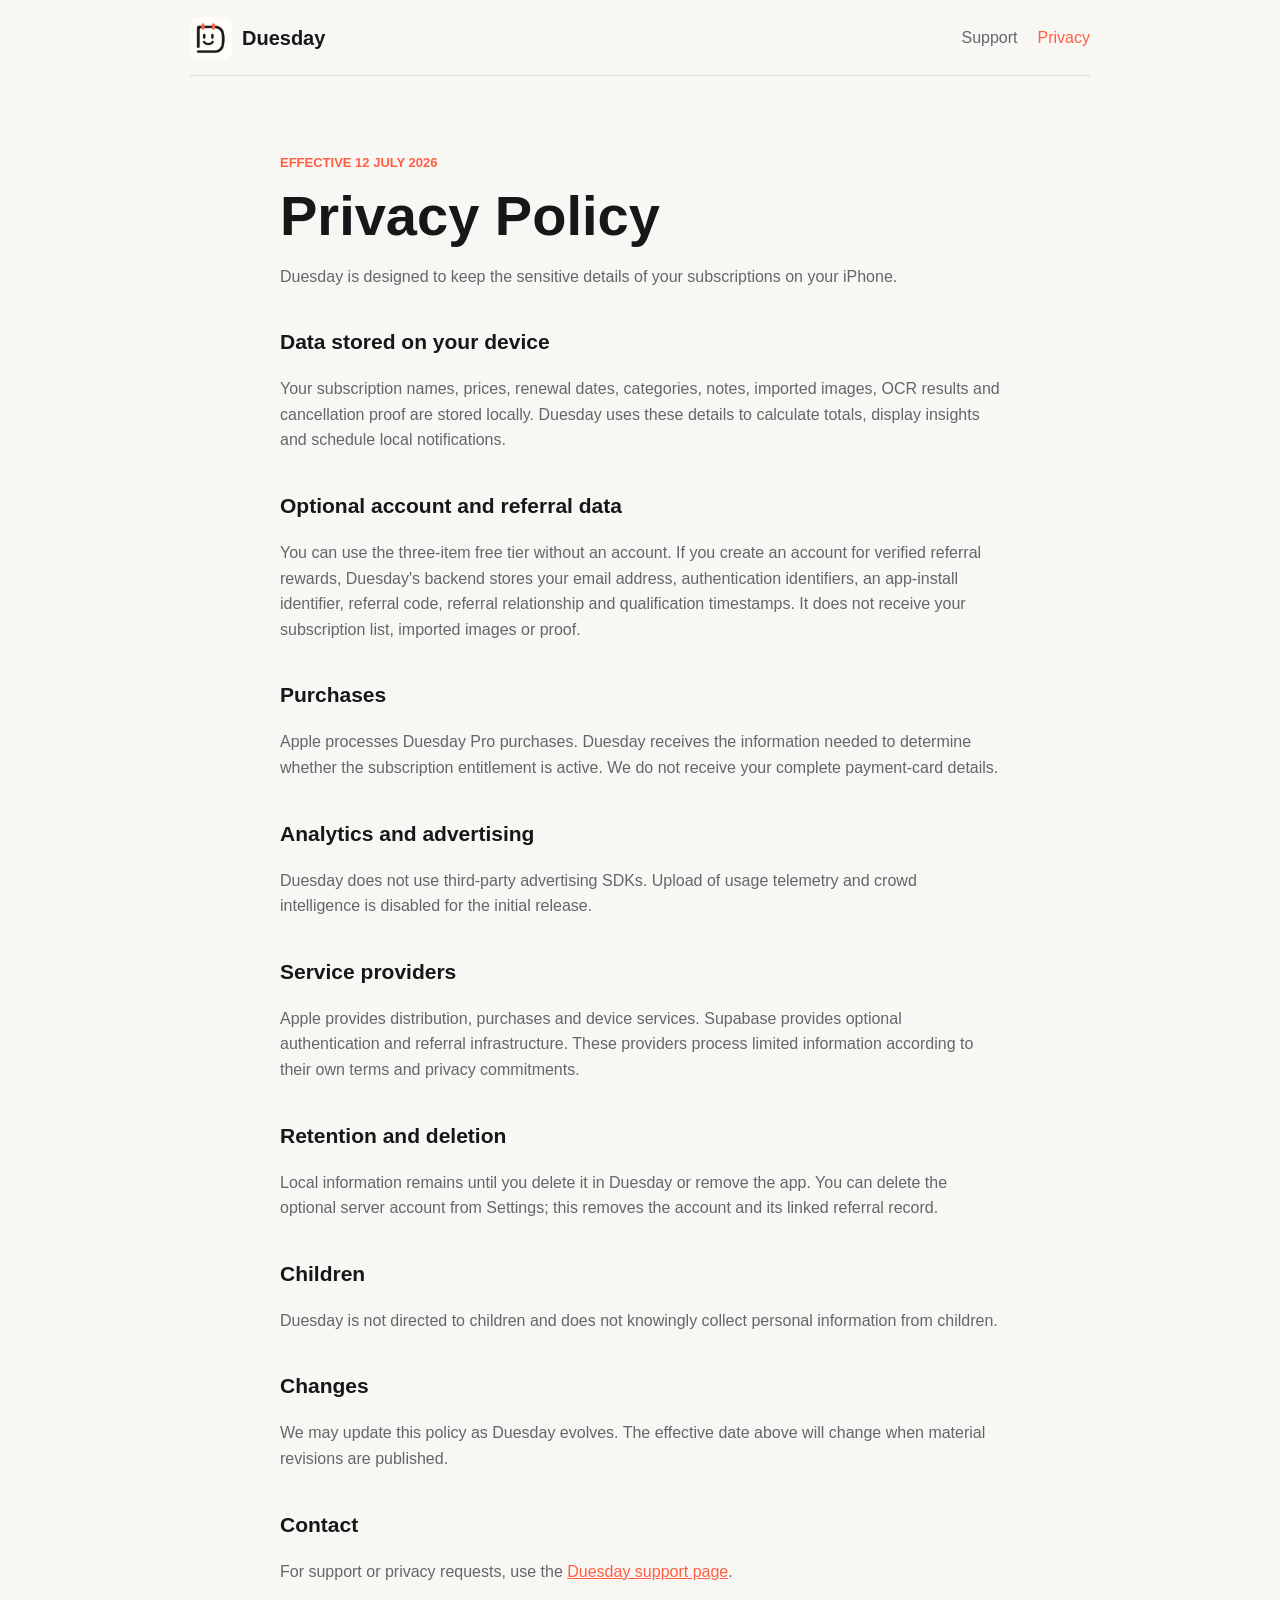
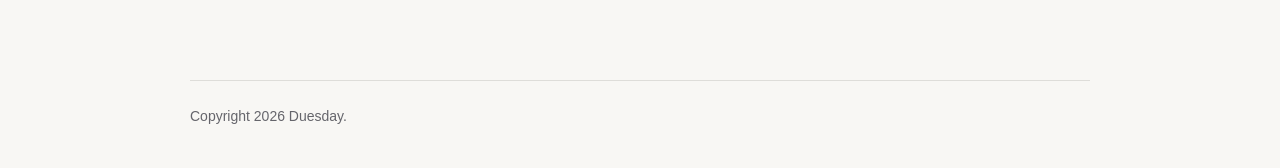
==== privacy.html @ e83cfede "Publish Duesday support and privacy pages" ====
<!doctype html>
<html lang="en">
<head>
  <meta charset="utf-8">
  <meta name="viewport" content="width=device-width, initial-scale=1">
  <meta name="description" content="Privacy policy for Duesday Subscription Tracker.">
  <title>Privacy Policy - Duesday</title>
  <link rel="stylesheet" href="styles.css">
</head>
<body>
  <header>
    <a class="brand" href="index.html"><img src="duesday-icon.png" alt=""><span>Duesday</span></a>
    <nav aria-label="Support navigation"><a href="support.html">Support</a><a aria-current="page" href="privacy.html">Privacy</a></nav>
  </header>
  <main class="document">
    <p class="eyebrow">Effective 12 July 2026</p>
    <h1>Privacy Policy</h1>
    <p>Duesday is designed to keep the sensitive details of your subscriptions on your iPhone.</p>
    <h2>Data stored on your device</h2>
    <p>Your subscription names, prices, renewal dates, categories, notes, imported images, OCR results and cancellation proof are stored locally. Duesday uses these details to calculate totals, display insights and schedule local notifications.</p>
    <h2>Optional account and referral data</h2>
    <p>You can use the three-item free tier without an account. If you create an account for verified referral rewards, Duesday's backend stores your email address, authentication identifiers, an app-install identifier, referral code, referral relationship and qualification timestamps. It does not receive your subscription list, imported images or proof.</p>
    <h2>Purchases</h2>
    <p>Apple processes Duesday Pro purchases. Duesday receives the information needed to determine whether the subscription entitlement is active. We do not receive your complete payment-card details.</p>
    <h2>Analytics and advertising</h2>
    <p>Duesday does not use third-party advertising SDKs. Upload of usage telemetry and crowd intelligence is disabled for the initial release.</p>
    <h2>Service providers</h2>
    <p>Apple provides distribution, purchases and device services. Supabase provides optional authentication and referral infrastructure. These providers process limited information according to their own terms and privacy commitments.</p>
    <h2>Retention and deletion</h2>
    <p>Local information remains until you delete it in Duesday or remove the app. You can delete the optional server account from Settings; this removes the account and its linked referral record.</p>
    <h2>Children</h2>
    <p>Duesday is not directed to children and does not knowingly collect personal information from children.</p>
    <h2>Changes</h2>
    <p>We may update this policy as Duesday evolves. The effective date above will change when material revisions are published.</p>
    <h2>Contact</h2>
    <p>For support or privacy requests, use the <a href="support.html">Duesday support page</a>.</p>
  </main>
  <footer>Copyright 2026 Duesday.</footer>
</body>
</html>
---- styles.css ----
:root {
  color-scheme: light dark;
  --bg: #f8f7f4;
  --surface: #ffffff;
  --text: #171719;
  --muted: #65656b;
  --line: #deddd9;
  --accent: #ff5f42;
}
@media (prefers-color-scheme: dark) {
  :root { --bg: #0c0d10; --surface: #17181c; --text: #f7f5f1; --muted: #aaa8a3; --line: #34353a; }
}
* { box-sizing: border-box; }
body { margin: 0; background: var(--bg); color: var(--text); font: 16px/1.6 -apple-system, BlinkMacSystemFont, "Segoe UI", sans-serif; }
header, main, footer { width: min(900px, calc(100% - 40px)); margin-inline: auto; }
header { min-height: 76px; display: flex; align-items: center; justify-content: space-between; gap: 24px; border-bottom: 1px solid var(--line); }
.brand { display: flex; align-items: center; gap: 10px; color: var(--text); text-decoration: none; font-size: 20px; font-weight: 750; }
.brand img { width: 42px; height: 42px; border-radius: 8px; }
nav { display: flex; gap: 20px; }
nav a { color: var(--muted); text-decoration: none; }
nav a:hover, nav a[aria-current="page"] { color: var(--accent); }
.intro { padding: 84px 0 50px; max-width: 700px; }
.eyebrow { color: var(--accent); font-size: 13px; font-weight: 750; text-transform: uppercase; }
h1 { margin: 8px 0 18px; font-size: clamp(38px, 8vw, 68px); line-height: 1.05; letter-spacing: 0; }
h2 { margin-top: 36px; font-size: 21px; letter-spacing: 0; }
p { color: var(--muted); }
.intro > p:last-child { font-size: 20px; }
.links { display: grid; grid-template-columns: repeat(2, minmax(0, 1fr)); gap: 14px; padding-bottom: 76px; }
.links a { display: grid; gap: 5px; padding: 22px; border: 1px solid var(--line); border-radius: 8px; background: var(--surface); color: var(--text); text-decoration: none; }
.links span { color: var(--muted); }
.document { max-width: 720px; padding: 64px 0 80px; }
.document h1 { font-size: clamp(38px, 7vw, 56px); }
.document a { color: var(--accent); }
.button { display: inline-block; padding: 10px 15px; border: 1px solid var(--accent); border-radius: 6px; text-decoration: none; }
footer { border-top: 1px solid var(--line); padding: 24px 0 40px; color: var(--muted); font-size: 14px; }
@media (max-width: 600px) {
  header { align-items: flex-start; padding: 16px 0; }
  nav { gap: 12px; padding-top: 8px; }
  .intro { padding-top: 54px; }
  .links { grid-template-columns: 1fr; }
}
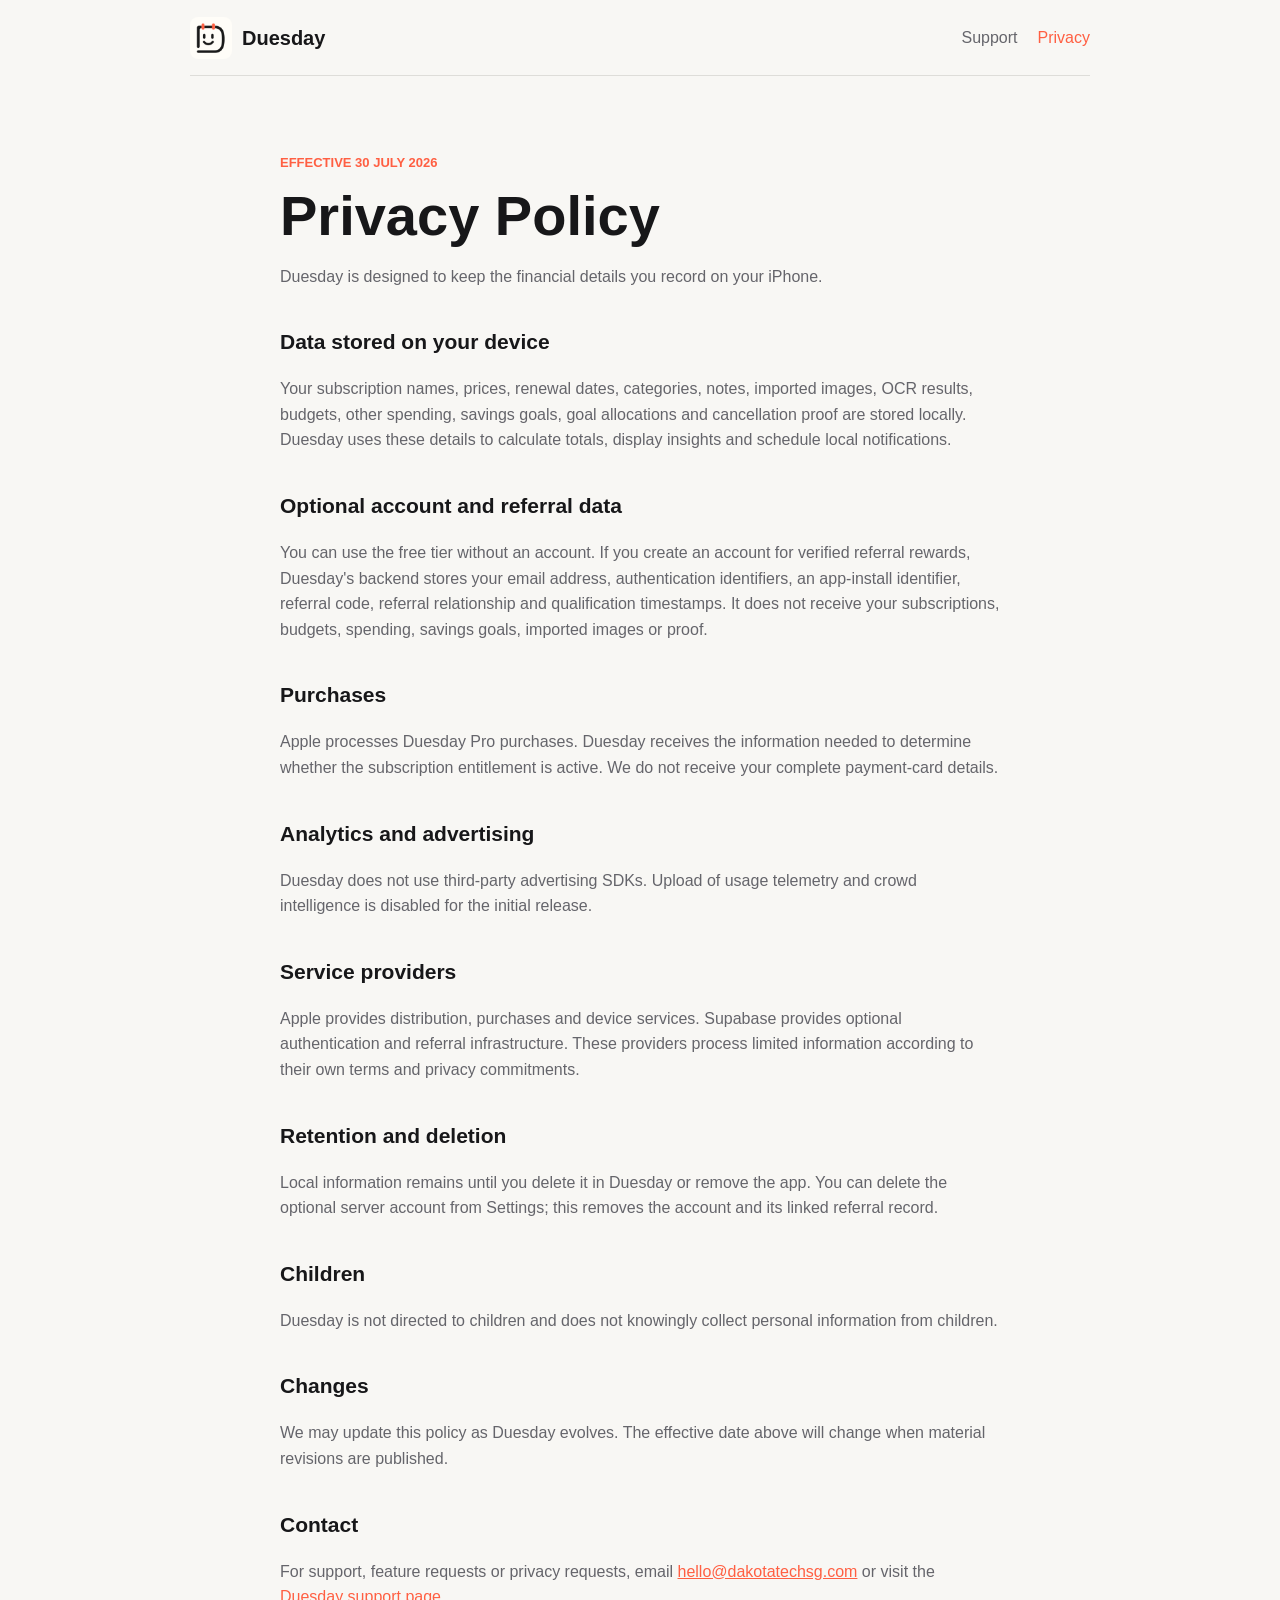
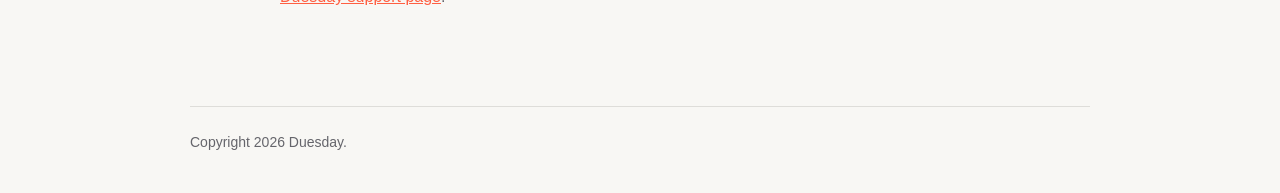
==== commit c8393360: "Expand privacy policy for budgets spending and goals" ====
--- a/privacy.html
+++ b/privacy.html
@@ -3,7 +3,7 @@
 <head>
   <meta charset="utf-8">
   <meta name="viewport" content="width=device-width, initial-scale=1">
-  <meta name="description" content="Privacy policy for Duesday Subscription Tracker.">
+  <meta name="description" content="Privacy policy for Duesday Budget Tracker.">
   <title>Privacy Policy - Duesday</title>
   <link rel="stylesheet" href="styles.css">
 </head>
@@ -13,13 +13,13 @@
     <nav aria-label="Support navigation"><a href="support.html">Support</a><a aria-current="page" href="privacy.html">Privacy</a></nav>
   </header>
   <main class="document">
-    <p class="eyebrow">Effective 12 July 2026</p>
+    <p class="eyebrow">Effective 30 July 2026</p>
     <h1>Privacy Policy</h1>
-    <p>Duesday is designed to keep the sensitive details of your subscriptions on your iPhone.</p>
+    <p>Duesday is designed to keep the financial details you record on your iPhone.</p>
     <h2>Data stored on your device</h2>
-    <p>Your subscription names, prices, renewal dates, categories, notes, imported images, OCR results and cancellation proof are stored locally. Duesday uses these details to calculate totals, display insights and schedule local notifications.</p>
+    <p>Your subscription names, prices, renewal dates, categories, notes, imported images, OCR results, budgets, other spending, savings goals, goal allocations and cancellation proof are stored locally. Duesday uses these details to calculate totals, display insights and schedule local notifications.</p>
     <h2>Optional account and referral data</h2>
-    <p>You can use the three-item free tier without an account. If you create an account for verified referral rewards, Duesday's backend stores your email address, authentication identifiers, an app-install identifier, referral code, referral relationship and qualification timestamps. It does not receive your subscription list, imported images or proof.</p>
+    <p>You can use the free tier without an account. If you create an account for verified referral rewards, Duesday's backend stores your email address, authentication identifiers, an app-install identifier, referral code, referral relationship and qualification timestamps. It does not receive your subscriptions, budgets, spending, savings goals, imported images or proof.</p>
     <h2>Purchases</h2>
     <p>Apple processes Duesday Pro purchases. Duesday receives the information needed to determine whether the subscription entitlement is active. We do not receive your complete payment-card details.</p>
     <h2>Analytics and advertising</h2>
@@ -33,7 +33,7 @@
     <h2>Changes</h2>
     <p>We may update this policy as Duesday evolves. The effective date above will change when material revisions are published.</p>
     <h2>Contact</h2>
-    <p>For support or privacy requests, use the <a href="support.html">Duesday support page</a>.</p>
+    <p>For support, feature requests or privacy requests, email <a href="mailto:hello@dakotatechsg.com">hello@dakotatechsg.com</a> or visit the <a href="support.html">Duesday support page</a>.</p>
   </main>
   <footer>Copyright 2026 Duesday.</footer>
 </body>
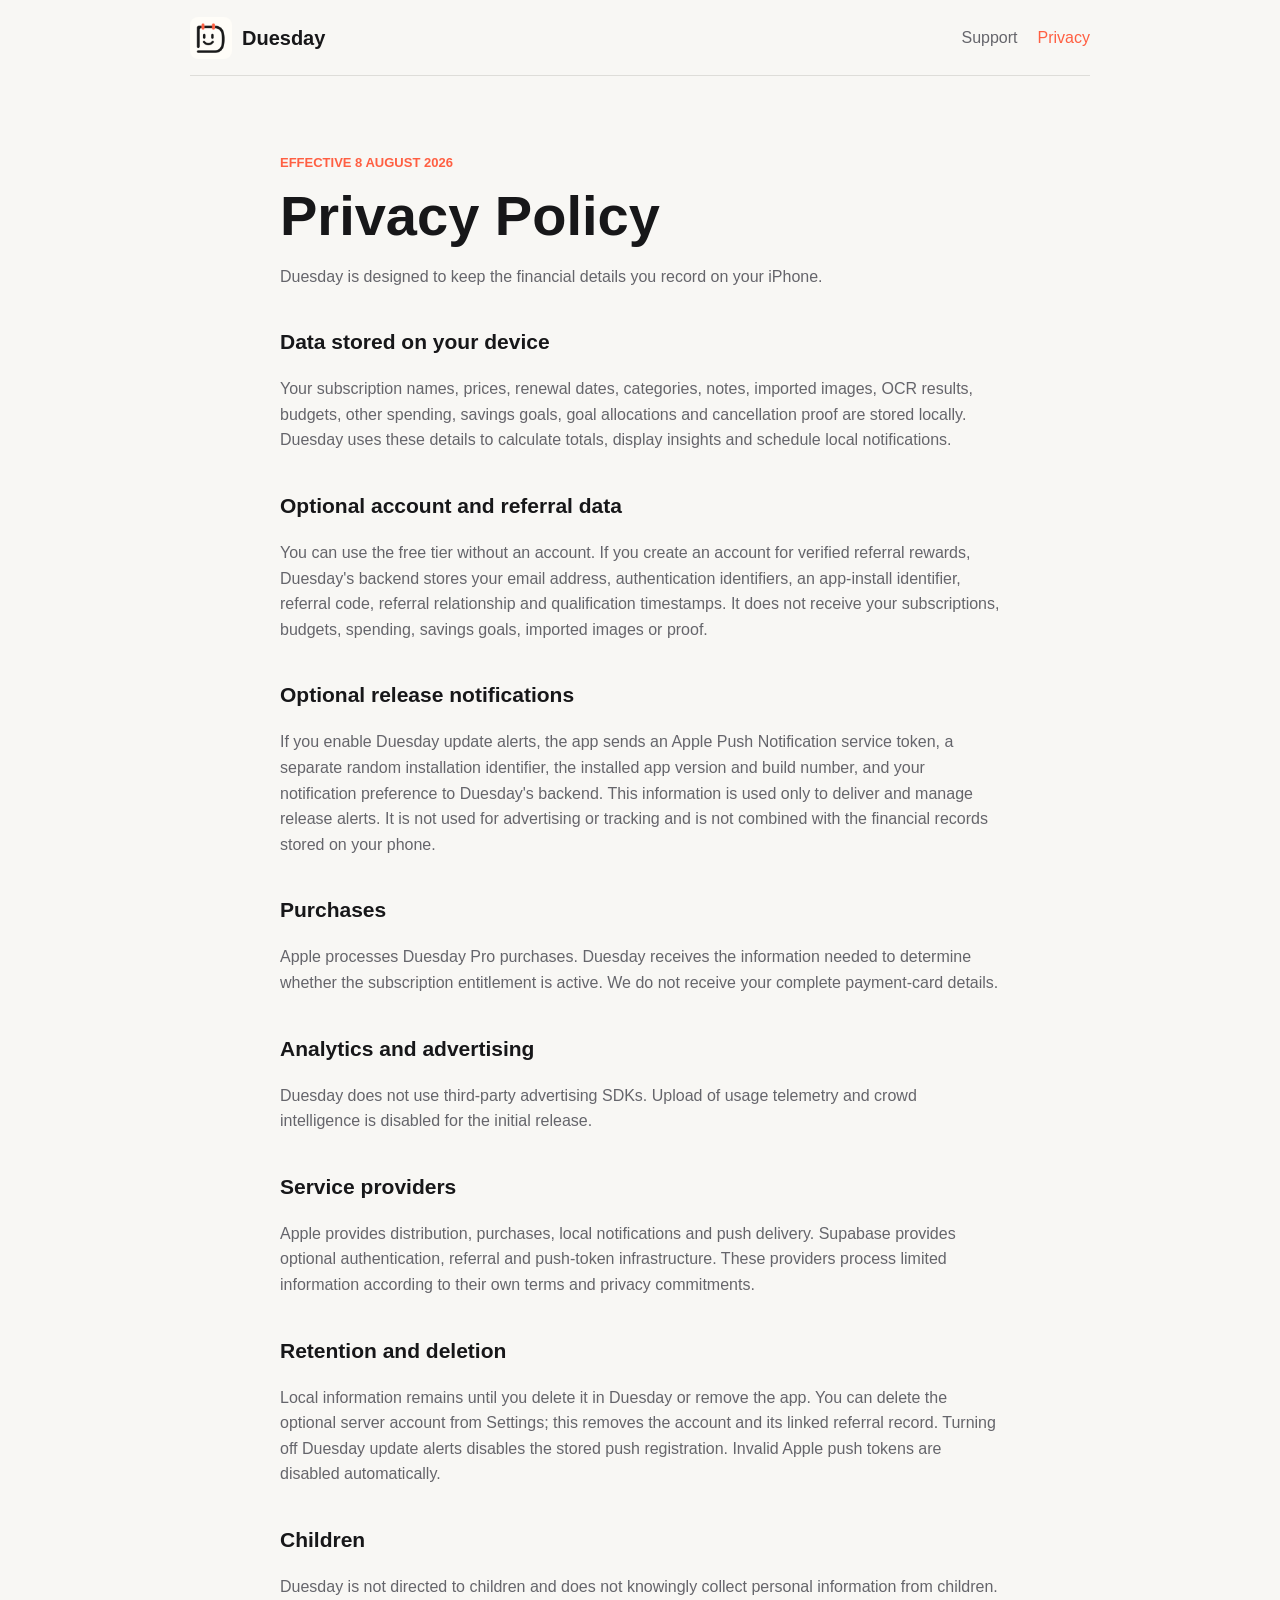
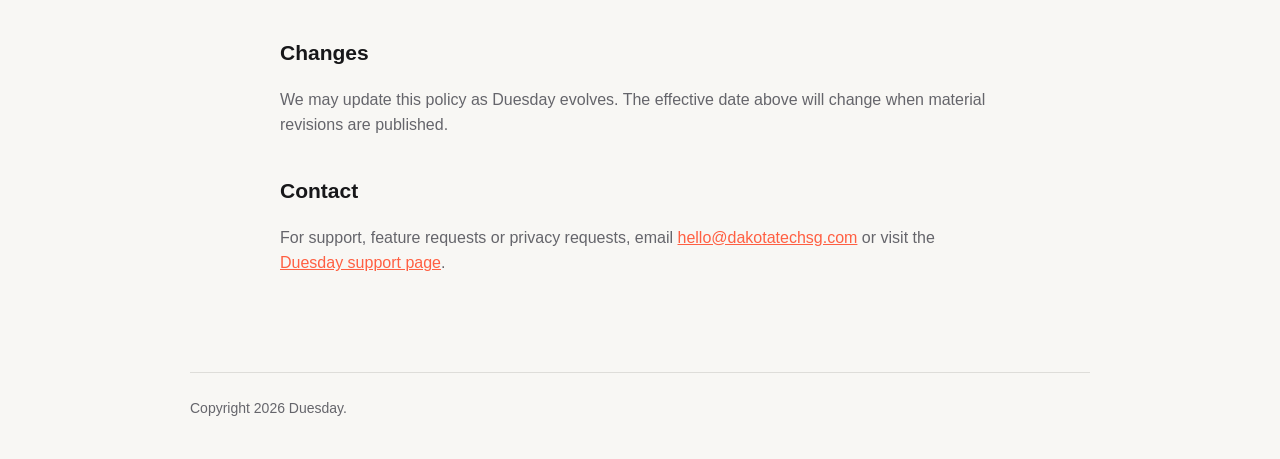
==== commit 59445e70: "docs: disclose opt-in release notifications" ====
--- a/privacy.html
+++ b/privacy.html
@@ -13,21 +13,23 @@
     <nav aria-label="Support navigation"><a href="support.html">Support</a><a aria-current="page" href="privacy.html">Privacy</a></nav>
   </header>
   <main class="document">
-    <p class="eyebrow">Effective 30 July 2026</p>
+    <p class="eyebrow">Effective 8 August 2026</p>
     <h1>Privacy Policy</h1>
     <p>Duesday is designed to keep the financial details you record on your iPhone.</p>
     <h2>Data stored on your device</h2>
     <p>Your subscription names, prices, renewal dates, categories, notes, imported images, OCR results, budgets, other spending, savings goals, goal allocations and cancellation proof are stored locally. Duesday uses these details to calculate totals, display insights and schedule local notifications.</p>
     <h2>Optional account and referral data</h2>
     <p>You can use the free tier without an account. If you create an account for verified referral rewards, Duesday's backend stores your email address, authentication identifiers, an app-install identifier, referral code, referral relationship and qualification timestamps. It does not receive your subscriptions, budgets, spending, savings goals, imported images or proof.</p>
+    <h2>Optional release notifications</h2>
+    <p>If you enable Duesday update alerts, the app sends an Apple Push Notification service token, a separate random installation identifier, the installed app version and build number, and your notification preference to Duesday's backend. This information is used only to deliver and manage release alerts. It is not used for advertising or tracking and is not combined with the financial records stored on your phone.</p>
     <h2>Purchases</h2>
     <p>Apple processes Duesday Pro purchases. Duesday receives the information needed to determine whether the subscription entitlement is active. We do not receive your complete payment-card details.</p>
     <h2>Analytics and advertising</h2>
     <p>Duesday does not use third-party advertising SDKs. Upload of usage telemetry and crowd intelligence is disabled for the initial release.</p>
     <h2>Service providers</h2>
-    <p>Apple provides distribution, purchases and device services. Supabase provides optional authentication and referral infrastructure. These providers process limited information according to their own terms and privacy commitments.</p>
+    <p>Apple provides distribution, purchases, local notifications and push delivery. Supabase provides optional authentication, referral and push-token infrastructure. These providers process limited information according to their own terms and privacy commitments.</p>
     <h2>Retention and deletion</h2>
-    <p>Local information remains until you delete it in Duesday or remove the app. You can delete the optional server account from Settings; this removes the account and its linked referral record.</p>
+    <p>Local information remains until you delete it in Duesday or remove the app. You can delete the optional server account from Settings; this removes the account and its linked referral record. Turning off Duesday update alerts disables the stored push registration. Invalid Apple push tokens are disabled automatically.</p>
     <h2>Children</h2>
     <p>Duesday is not directed to children and does not knowingly collect personal information from children.</p>
     <h2>Changes</h2>
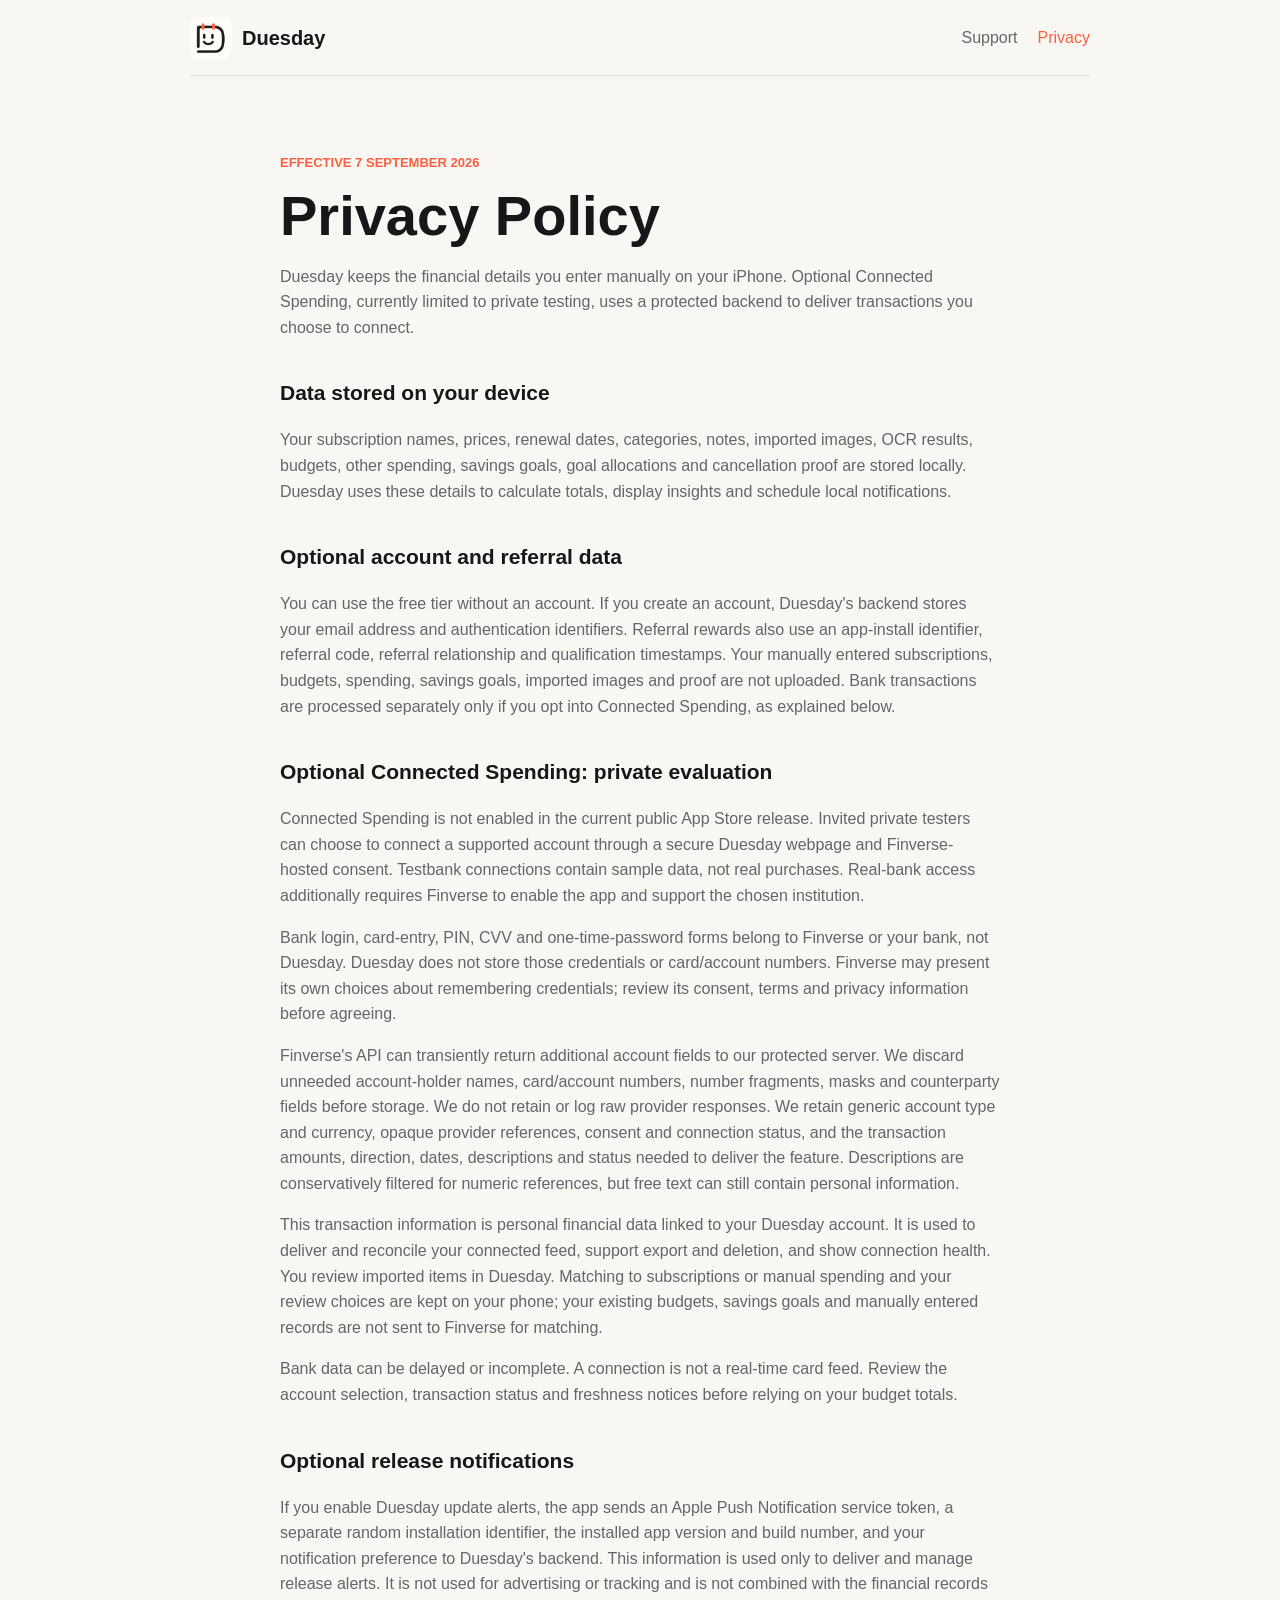
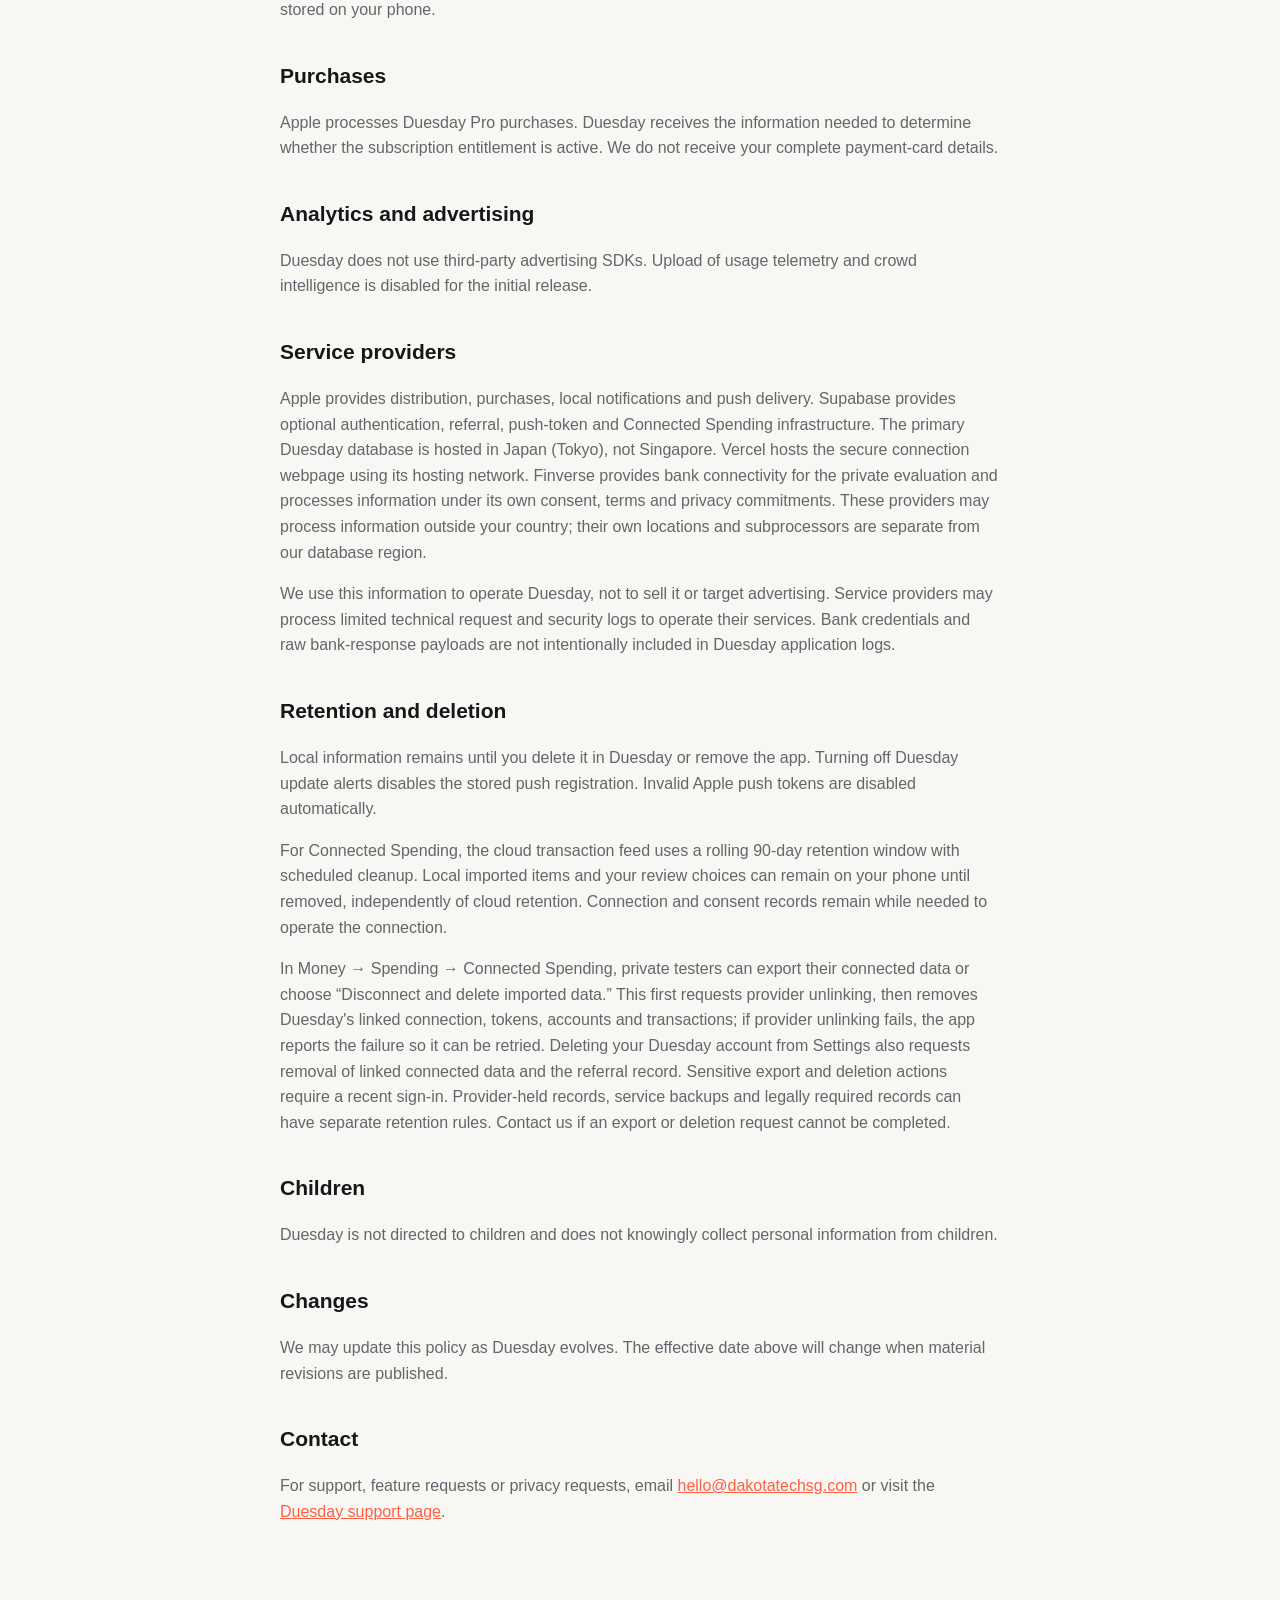
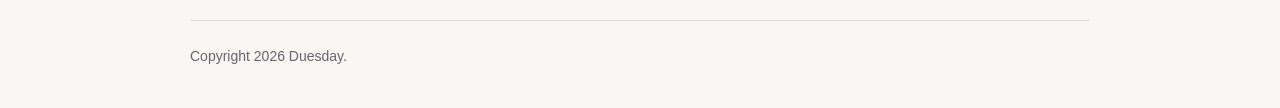
==== commit b27fc6e0: "Clarify optional Connected Spending privacy and data handling" ====
--- a/privacy.html
+++ b/privacy.html
@@ -13,13 +13,19 @@
     <nav aria-label="Support navigation"><a href="support.html">Support</a><a aria-current="page" href="privacy.html">Privacy</a></nav>
   </header>
   <main class="document">
-    <p class="eyebrow">Effective 8 August 2026</p>
+    <p class="eyebrow">Effective 7 September 2026</p>
     <h1>Privacy Policy</h1>
-    <p>Duesday is designed to keep the financial details you record on your iPhone.</p>
+    <p>Duesday keeps the financial details you enter manually on your iPhone. Optional Connected Spending, currently limited to private testing, uses a protected backend to deliver transactions you choose to connect.</p>
     <h2>Data stored on your device</h2>
     <p>Your subscription names, prices, renewal dates, categories, notes, imported images, OCR results, budgets, other spending, savings goals, goal allocations and cancellation proof are stored locally. Duesday uses these details to calculate totals, display insights and schedule local notifications.</p>
     <h2>Optional account and referral data</h2>
-    <p>You can use the free tier without an account. If you create an account for verified referral rewards, Duesday's backend stores your email address, authentication identifiers, an app-install identifier, referral code, referral relationship and qualification timestamps. It does not receive your subscriptions, budgets, spending, savings goals, imported images or proof.</p>
+    <p>You can use the free tier without an account. If you create an account, Duesday's backend stores your email address and authentication identifiers. Referral rewards also use an app-install identifier, referral code, referral relationship and qualification timestamps. Your manually entered subscriptions, budgets, spending, savings goals, imported images and proof are not uploaded. Bank transactions are processed separately only if you opt into Connected Spending, as explained below.</p>
+    <h2>Optional Connected Spending: private evaluation</h2>
+    <p>Connected Spending is not enabled in the current public App Store release. Invited private testers can choose to connect a supported account through a secure Duesday webpage and Finverse-hosted consent. Testbank connections contain sample data, not real purchases. Real-bank access additionally requires Finverse to enable the app and support the chosen institution.</p>
+    <p>Bank login, card-entry, PIN, CVV and one-time-password forms belong to Finverse or your bank, not Duesday. Duesday does not store those credentials or card/account numbers. Finverse may present its own choices about remembering credentials; review its consent, terms and privacy information before agreeing.</p>
+    <p>Finverse's API can transiently return additional account fields to our protected server. We discard unneeded account-holder names, card/account numbers, number fragments, masks and counterparty fields before storage. We do not retain or log raw provider responses. We retain generic account type and currency, opaque provider references, consent and connection status, and the transaction amounts, direction, dates, descriptions and status needed to deliver the feature. Descriptions are conservatively filtered for numeric references, but free text can still contain personal information.</p>
+    <p>This transaction information is personal financial data linked to your Duesday account. It is used to deliver and reconcile your connected feed, support export and deletion, and show connection health. You review imported items in Duesday. Matching to subscriptions or manual spending and your review choices are kept on your phone; your existing budgets, savings goals and manually entered records are not sent to Finverse for matching.</p>
+    <p>Bank data can be delayed or incomplete. A connection is not a real-time card feed. Review the account selection, transaction status and freshness notices before relying on your budget totals.</p>
     <h2>Optional release notifications</h2>
     <p>If you enable Duesday update alerts, the app sends an Apple Push Notification service token, a separate random installation identifier, the installed app version and build number, and your notification preference to Duesday's backend. This information is used only to deliver and manage release alerts. It is not used for advertising or tracking and is not combined with the financial records stored on your phone.</p>
     <h2>Purchases</h2>
@@ -27,9 +33,12 @@
     <h2>Analytics and advertising</h2>
     <p>Duesday does not use third-party advertising SDKs. Upload of usage telemetry and crowd intelligence is disabled for the initial release.</p>
     <h2>Service providers</h2>
-    <p>Apple provides distribution, purchases, local notifications and push delivery. Supabase provides optional authentication, referral and push-token infrastructure. These providers process limited information according to their own terms and privacy commitments.</p>
+    <p>Apple provides distribution, purchases, local notifications and push delivery. Supabase provides optional authentication, referral, push-token and Connected Spending infrastructure. The primary Duesday database is hosted in Japan (Tokyo), not Singapore. Vercel hosts the secure connection webpage using its hosting network. Finverse provides bank connectivity for the private evaluation and processes information under its own consent, terms and privacy commitments. These providers may process information outside your country; their own locations and subprocessors are separate from our database region.</p>
+    <p>We use this information to operate Duesday, not to sell it or target advertising. Service providers may process limited technical request and security logs to operate their services. Bank credentials and raw bank-response payloads are not intentionally included in Duesday application logs.</p>
     <h2>Retention and deletion</h2>
-    <p>Local information remains until you delete it in Duesday or remove the app. You can delete the optional server account from Settings; this removes the account and its linked referral record. Turning off Duesday update alerts disables the stored push registration. Invalid Apple push tokens are disabled automatically.</p>
+    <p>Local information remains until you delete it in Duesday or remove the app. Turning off Duesday update alerts disables the stored push registration. Invalid Apple push tokens are disabled automatically.</p>
+    <p>For Connected Spending, the cloud transaction feed uses a rolling 90-day retention window with scheduled cleanup. Local imported items and your review choices can remain on your phone until removed, independently of cloud retention. Connection and consent records remain while needed to operate the connection.</p>
+    <p>In Money → Spending → Connected Spending, private testers can export their connected data or choose “Disconnect and delete imported data.” This first requests provider unlinking, then removes Duesday's linked connection, tokens, accounts and transactions; if provider unlinking fails, the app reports the failure so it can be retried. Deleting your Duesday account from Settings also requests removal of linked connected data and the referral record. Sensitive export and deletion actions require a recent sign-in. Provider-held records, service backups and legally required records can have separate retention rules. Contact us if an export or deletion request cannot be completed.</p>
     <h2>Children</h2>
     <p>Duesday is not directed to children and does not knowingly collect personal information from children.</p>
     <h2>Changes</h2>
--- a/styles.css
+++ b/styles.css
@@ -19,12 +19,17 @@
 nav { display: flex; gap: 20px; }
 nav a { color: var(--muted); text-decoration: none; }
 nav a:hover, nav a[aria-current="page"] { color: var(--accent); }
-.intro { padding: 84px 0 50px; max-width: 700px; }
+.intro { padding: 84px 0 50px; max-width: 760px; }
 .eyebrow { color: var(--accent); font-size: 13px; font-weight: 750; text-transform: uppercase; }
 h1 { margin: 8px 0 18px; font-size: clamp(38px, 8vw, 68px); line-height: 1.05; letter-spacing: 0; }
 h2 { margin-top: 36px; font-size: 21px; letter-spacing: 0; }
 p { color: var(--muted); }
-.intro > p:last-child { font-size: 20px; }
+.intro > p:not(.eyebrow) { max-width: 650px; font-size: 20px; }
+.actions { display: flex; flex-wrap: wrap; align-items: center; gap: 16px; margin-top: 30px; }
+.app-store-button { display: inline-block; border-radius: 13px; line-height: 0; }
+.app-store-button:focus-visible { outline: 3px solid var(--accent); outline-offset: 3px; }
+.app-store-button img { display: block; width: 194px; max-width: 100%; height: auto; }
+.device-note { color: var(--muted); font-size: 14px; }
 .links { display: grid; grid-template-columns: repeat(2, minmax(0, 1fr)); gap: 14px; padding-bottom: 76px; }
 .links a { display: grid; gap: 5px; padding: 22px; border: 1px solid var(--line); border-radius: 8px; background: var(--surface); color: var(--text); text-decoration: none; }
 .links span { color: var(--muted); }
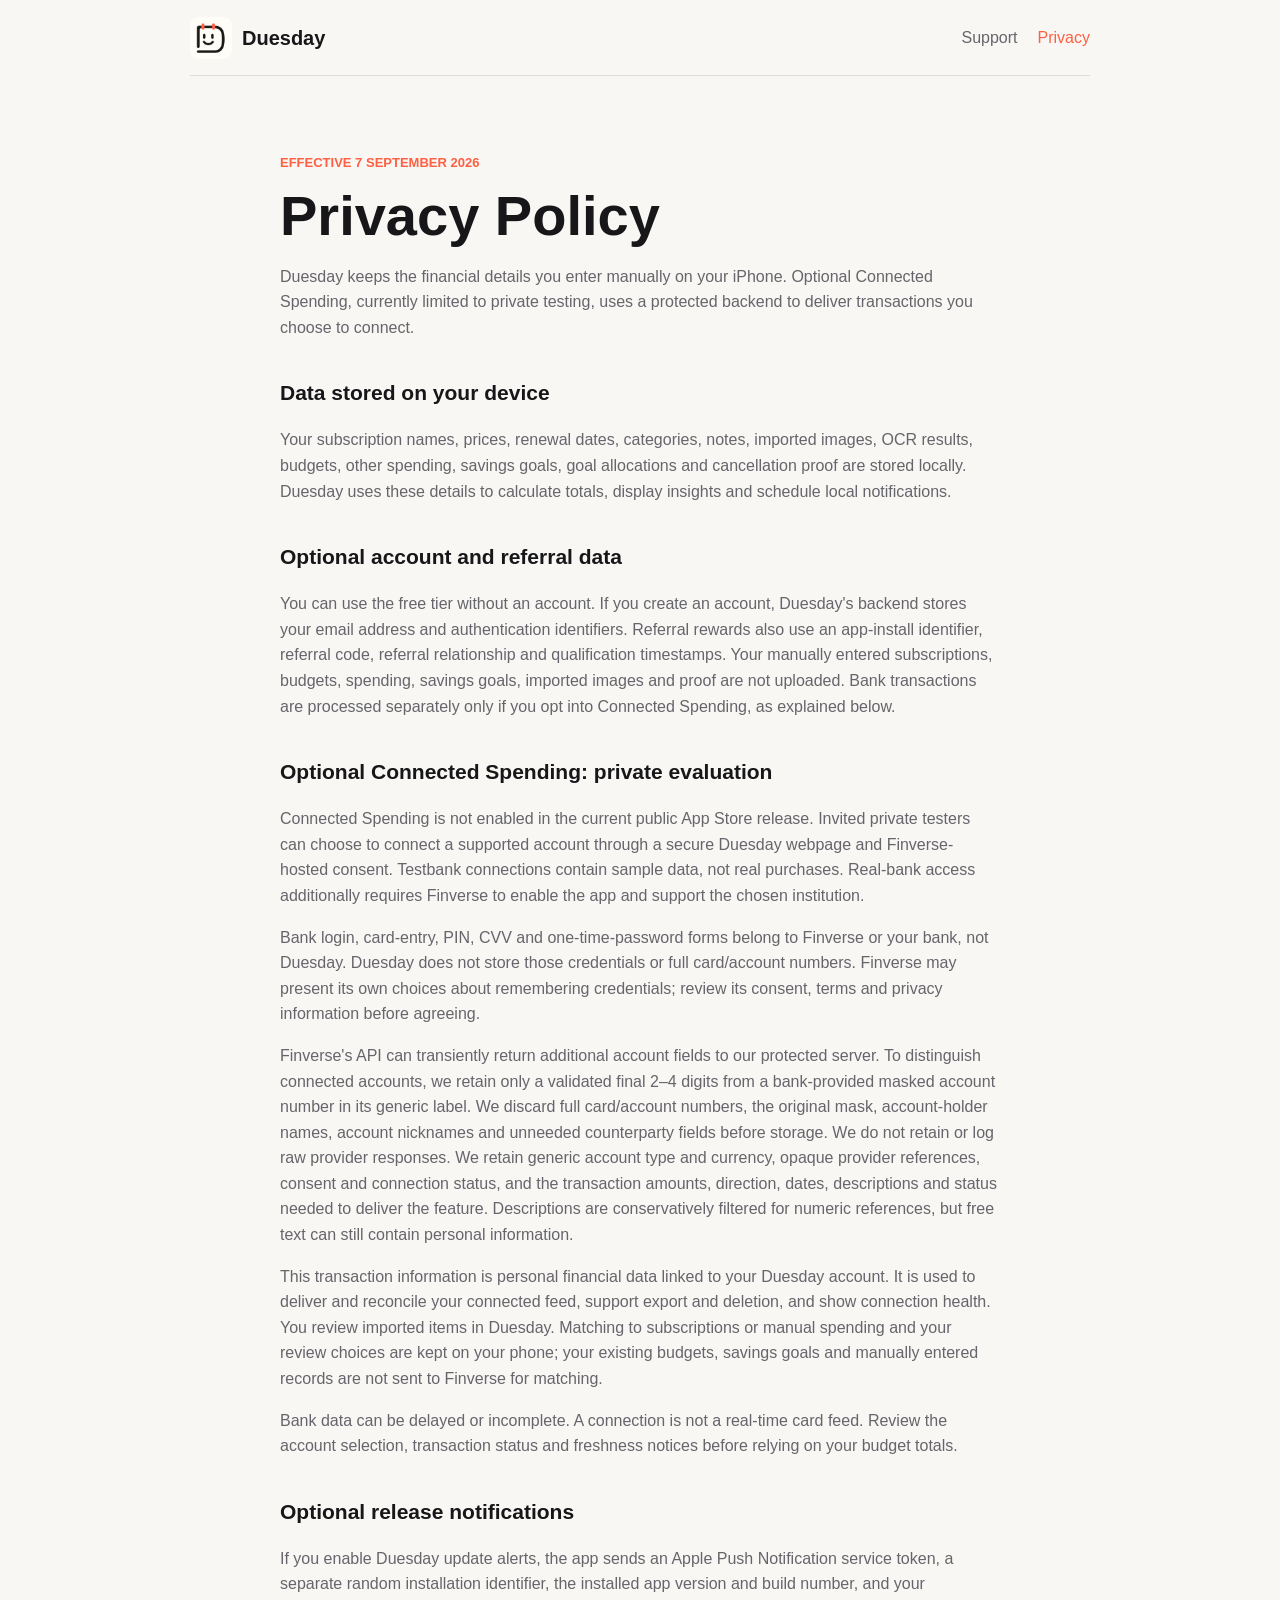
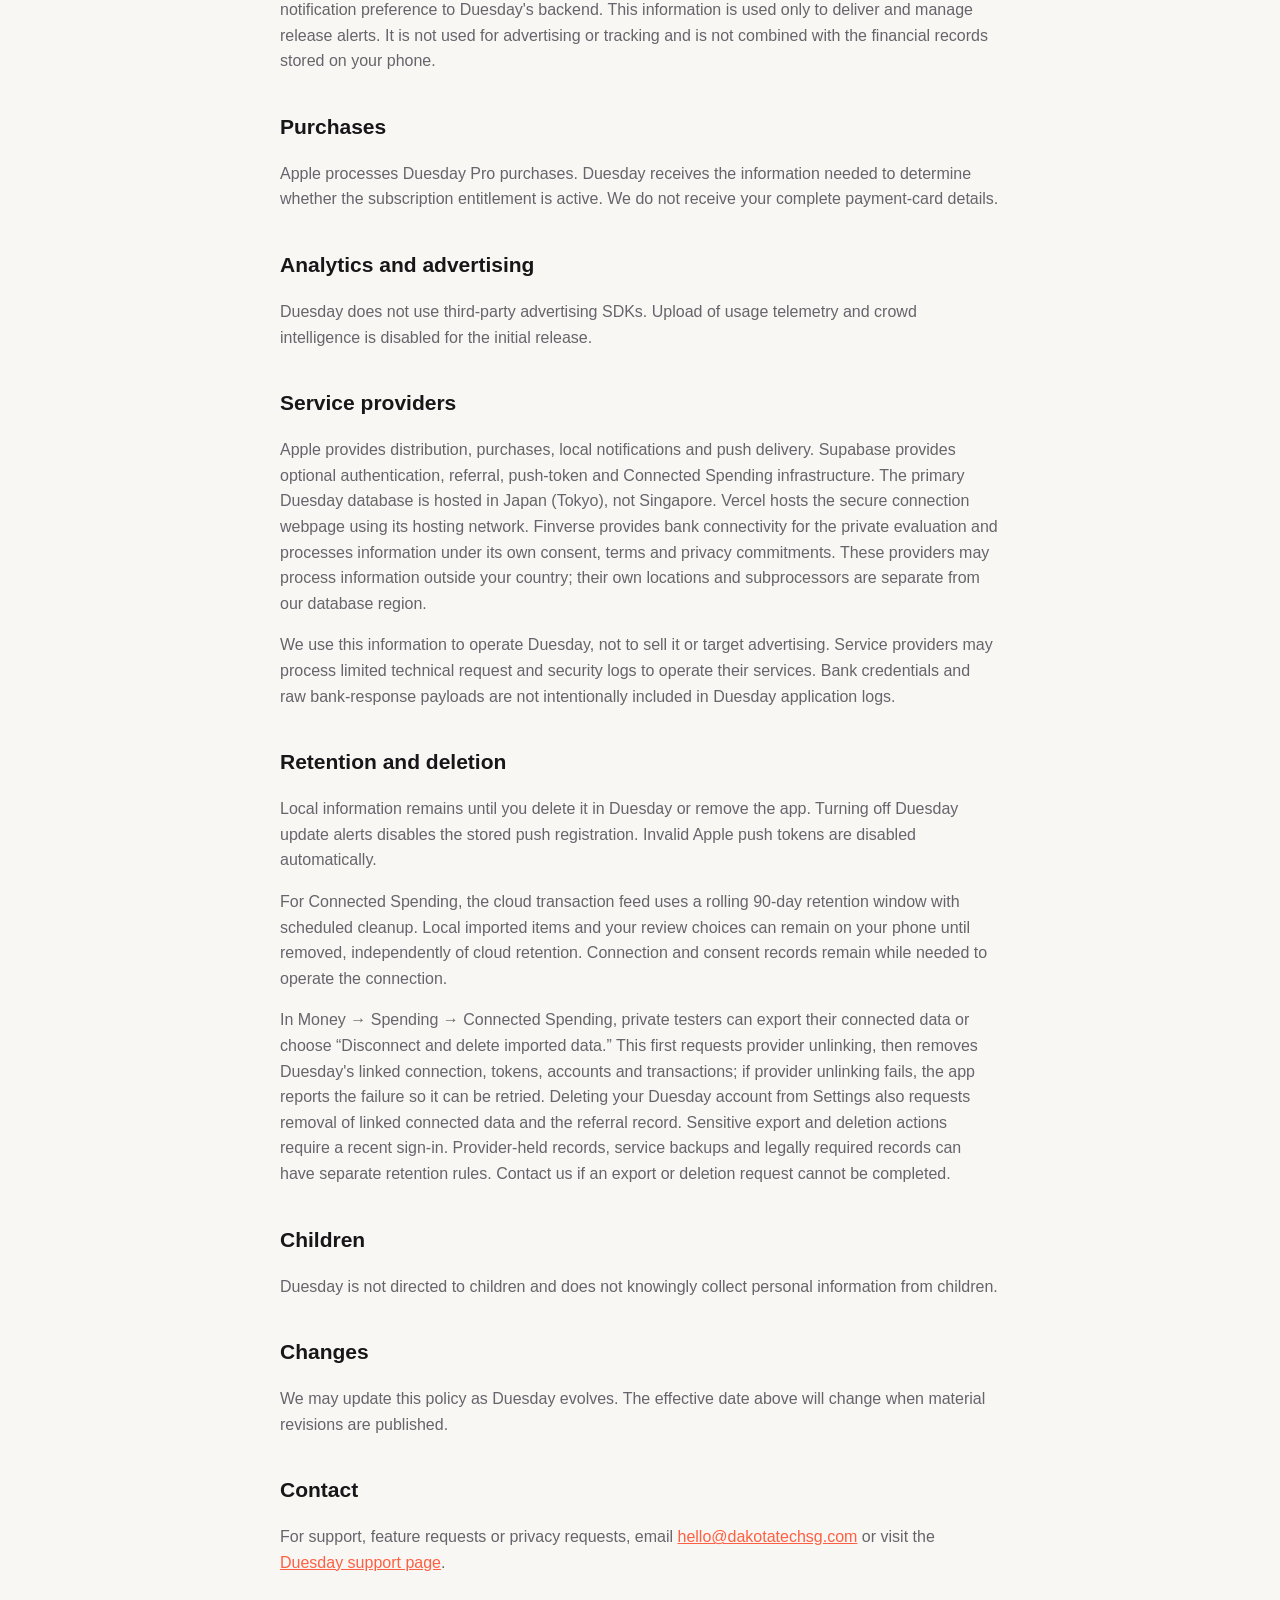
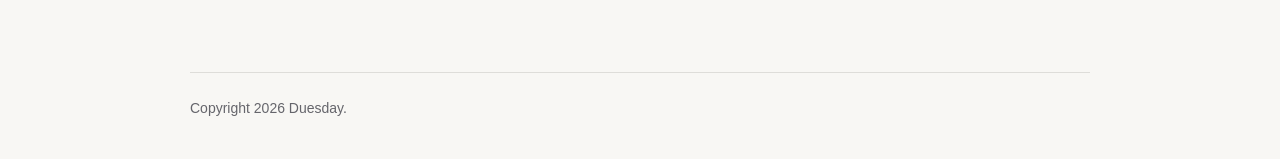
==== commit 1ae582b3: "Clarify minimal account endings for private connected-spending evaluation" ====
--- a/privacy.html
+++ b/privacy.html
@@ -22,8 +22,8 @@
     <p>You can use the free tier without an account. If you create an account, Duesday's backend stores your email address and authentication identifiers. Referral rewards also use an app-install identifier, referral code, referral relationship and qualification timestamps. Your manually entered subscriptions, budgets, spending, savings goals, imported images and proof are not uploaded. Bank transactions are processed separately only if you opt into Connected Spending, as explained below.</p>
     <h2>Optional Connected Spending: private evaluation</h2>
     <p>Connected Spending is not enabled in the current public App Store release. Invited private testers can choose to connect a supported account through a secure Duesday webpage and Finverse-hosted consent. Testbank connections contain sample data, not real purchases. Real-bank access additionally requires Finverse to enable the app and support the chosen institution.</p>
-    <p>Bank login, card-entry, PIN, CVV and one-time-password forms belong to Finverse or your bank, not Duesday. Duesday does not store those credentials or card/account numbers. Finverse may present its own choices about remembering credentials; review its consent, terms and privacy information before agreeing.</p>
-    <p>Finverse's API can transiently return additional account fields to our protected server. We discard unneeded account-holder names, card/account numbers, number fragments, masks and counterparty fields before storage. We do not retain or log raw provider responses. We retain generic account type and currency, opaque provider references, consent and connection status, and the transaction amounts, direction, dates, descriptions and status needed to deliver the feature. Descriptions are conservatively filtered for numeric references, but free text can still contain personal information.</p>
+    <p>Bank login, card-entry, PIN, CVV and one-time-password forms belong to Finverse or your bank, not Duesday. Duesday does not store those credentials or full card/account numbers. Finverse may present its own choices about remembering credentials; review its consent, terms and privacy information before agreeing.</p>
+    <p>Finverse's API can transiently return additional account fields to our protected server. To distinguish connected accounts, we retain only a validated final 2–4 digits from a bank-provided masked account number in its generic label. We discard full card/account numbers, the original mask, account-holder names, account nicknames and unneeded counterparty fields before storage. We do not retain or log raw provider responses. We retain generic account type and currency, opaque provider references, consent and connection status, and the transaction amounts, direction, dates, descriptions and status needed to deliver the feature. Descriptions are conservatively filtered for numeric references, but free text can still contain personal information.</p>
     <p>This transaction information is personal financial data linked to your Duesday account. It is used to deliver and reconcile your connected feed, support export and deletion, and show connection health. You review imported items in Duesday. Matching to subscriptions or manual spending and your review choices are kept on your phone; your existing budgets, savings goals and manually entered records are not sent to Finverse for matching.</p>
     <p>Bank data can be delayed or incomplete. A connection is not a real-time card feed. Review the account selection, transaction status and freshness notices before relying on your budget totals.</p>
     <h2>Optional release notifications</h2>
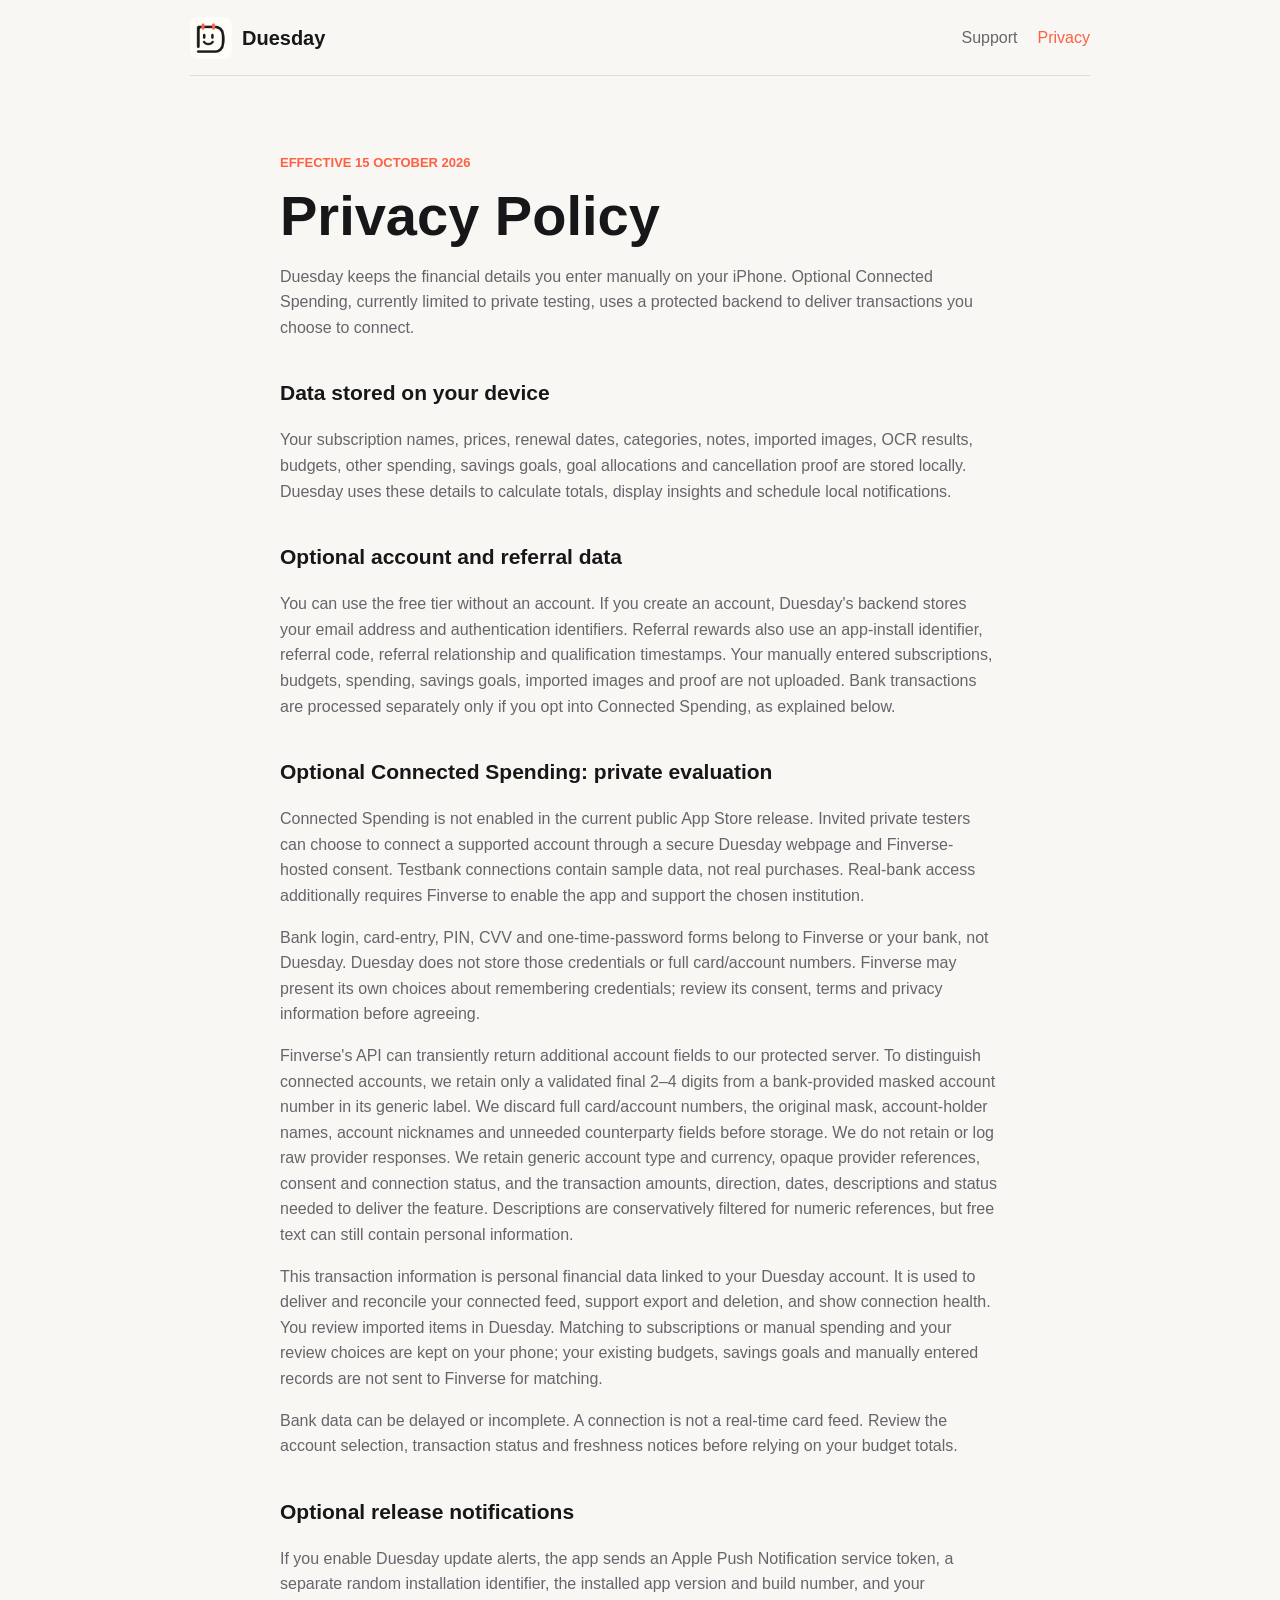
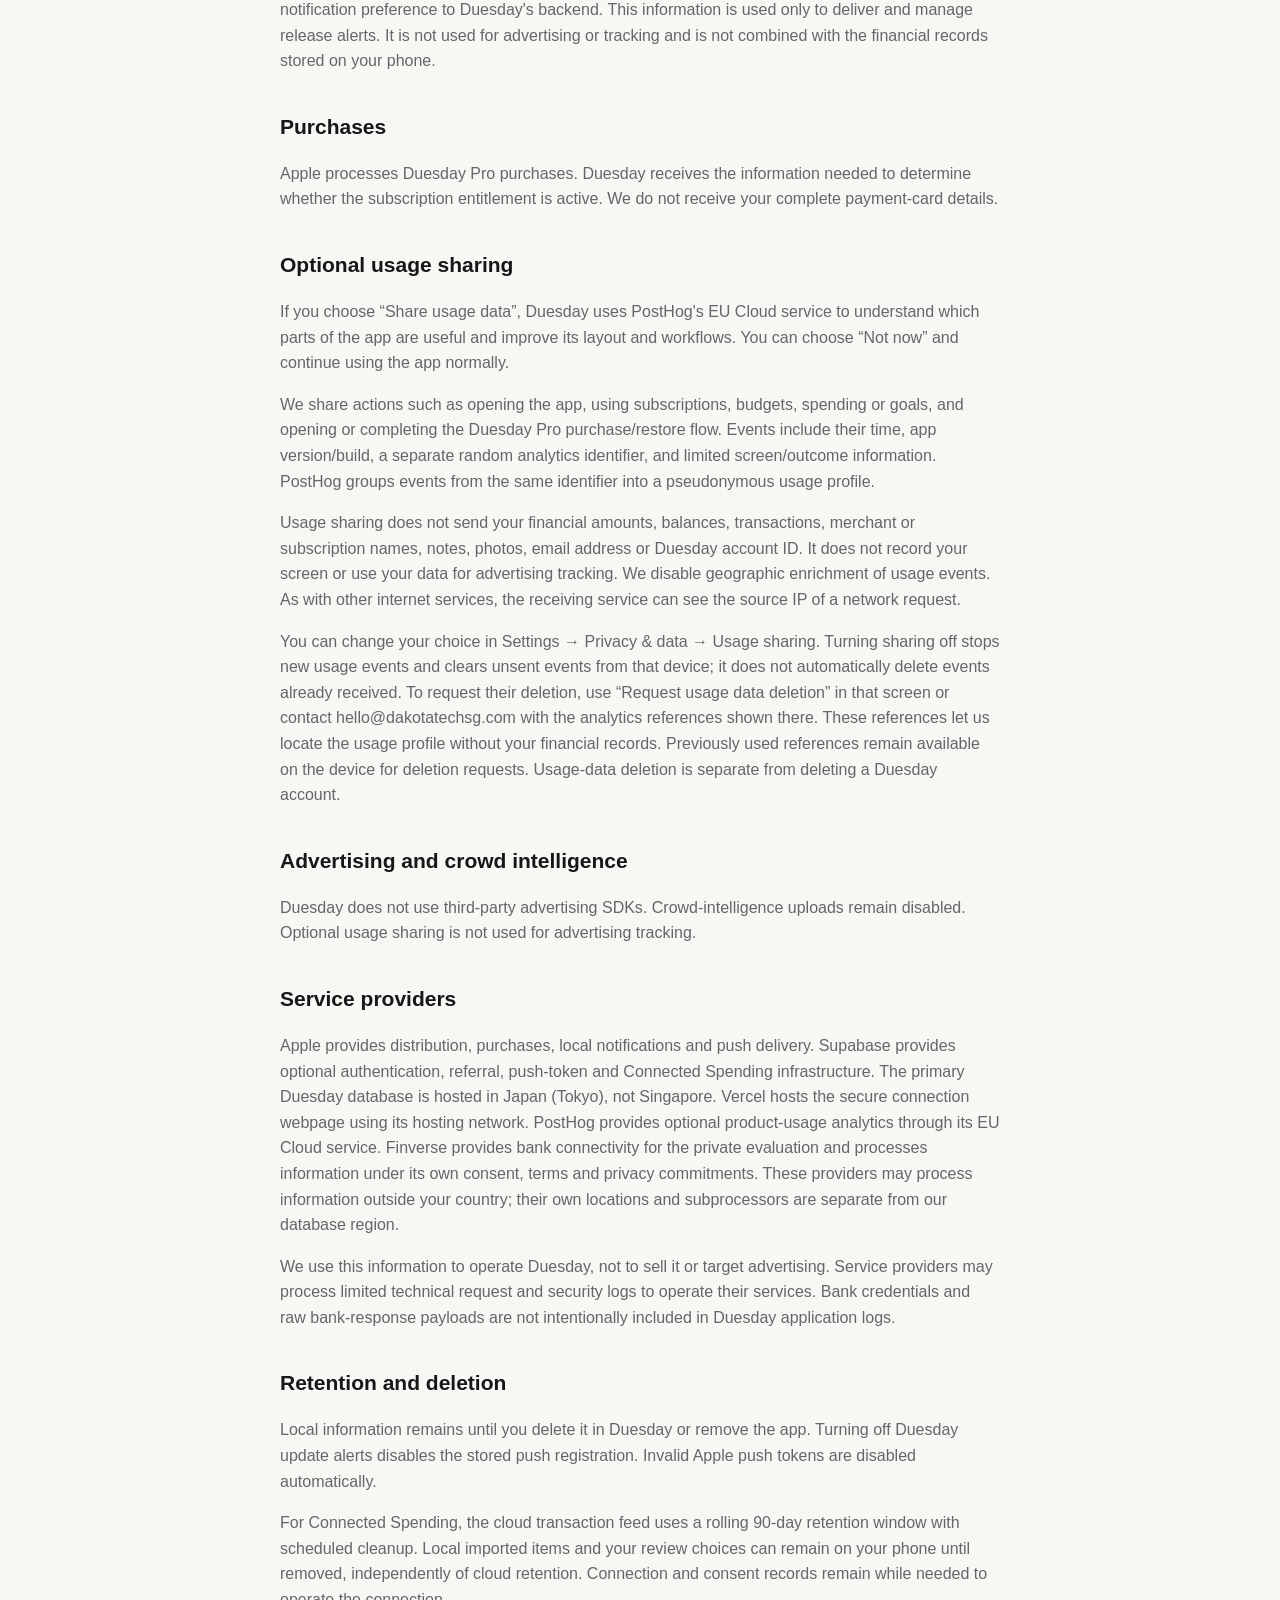
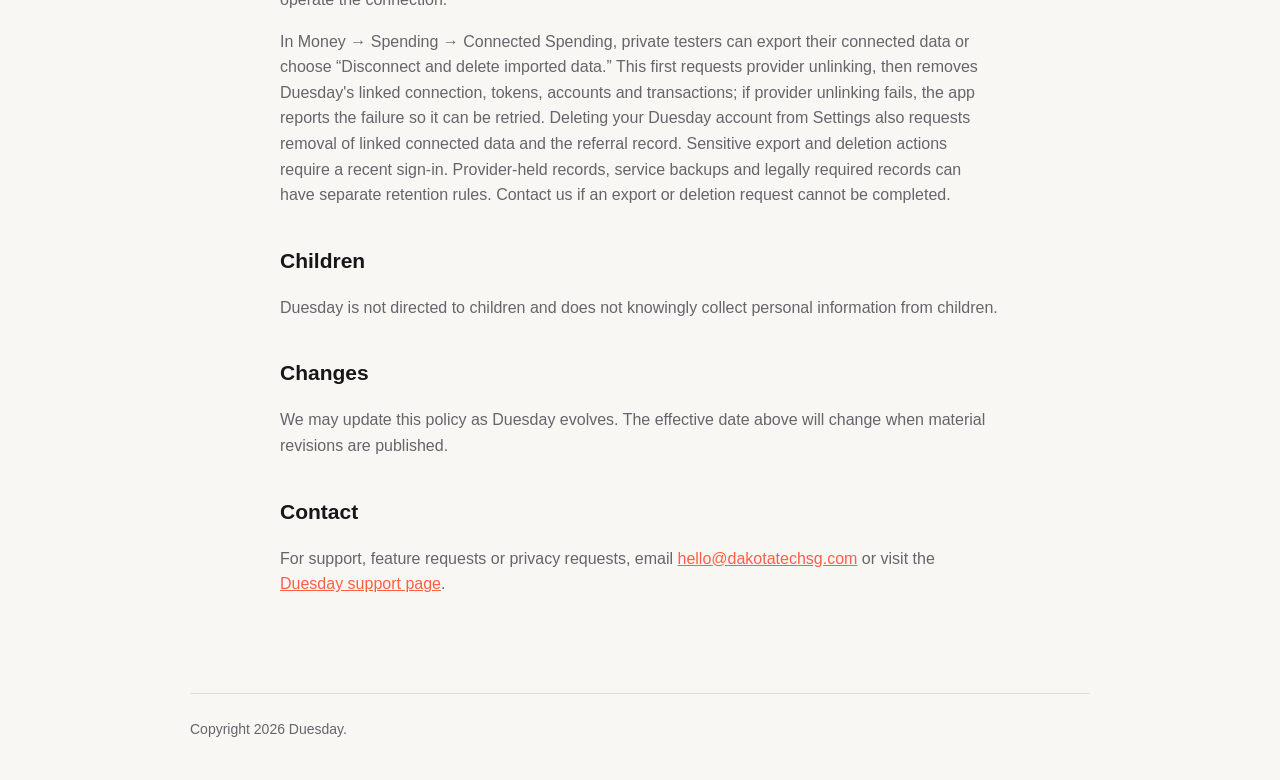
==== commit 73273cce: "Explain optional usage sharing and controls in privacy policy" ====
--- a/privacy.html
+++ b/privacy.html
@@ -13,7 +13,7 @@
     <nav aria-label="Support navigation"><a href="support.html">Support</a><a aria-current="page" href="privacy.html">Privacy</a></nav>
   </header>
   <main class="document">
-    <p class="eyebrow">Effective 7 September 2026</p>
+    <p class="eyebrow">Effective 15 October 2026</p>
     <h1>Privacy Policy</h1>
     <p>Duesday keeps the financial details you enter manually on your iPhone. Optional Connected Spending, currently limited to private testing, uses a protected backend to deliver transactions you choose to connect.</p>
     <h2>Data stored on your device</h2>
@@ -30,10 +30,15 @@
     <p>If you enable Duesday update alerts, the app sends an Apple Push Notification service token, a separate random installation identifier, the installed app version and build number, and your notification preference to Duesday's backend. This information is used only to deliver and manage release alerts. It is not used for advertising or tracking and is not combined with the financial records stored on your phone.</p>
     <h2>Purchases</h2>
     <p>Apple processes Duesday Pro purchases. Duesday receives the information needed to determine whether the subscription entitlement is active. We do not receive your complete payment-card details.</p>
-    <h2>Analytics and advertising</h2>
-    <p>Duesday does not use third-party advertising SDKs. Upload of usage telemetry and crowd intelligence is disabled for the initial release.</p>
+    <h2>Optional usage sharing</h2>
+    <p>If you choose “Share usage data”, Duesday uses PostHog's EU Cloud service to understand which parts of the app are useful and improve its layout and workflows. You can choose “Not now” and continue using the app normally.</p>
+    <p>We share actions such as opening the app, using subscriptions, budgets, spending or goals, and opening or completing the Duesday Pro purchase/restore flow. Events include their time, app version/build, a separate random analytics identifier, and limited screen/outcome information. PostHog groups events from the same identifier into a pseudonymous usage profile.</p>
+    <p>Usage sharing does not send your financial amounts, balances, transactions, merchant or subscription names, notes, photos, email address or Duesday account ID. It does not record your screen or use your data for advertising tracking. We disable geographic enrichment of usage events. As with other internet services, the receiving service can see the source IP of a network request.</p>
+    <p>You can change your choice in Settings → Privacy &amp; data → Usage sharing. Turning sharing off stops new usage events and clears unsent events from that device; it does not automatically delete events already received. To request their deletion, use “Request usage data deletion” in that screen or contact hello@dakotatechsg.com with the analytics references shown there. These references let us locate the usage profile without your financial records. Previously used references remain available on the device for deletion requests. Usage-data deletion is separate from deleting a Duesday account.</p>
+    <h2>Advertising and crowd intelligence</h2>
+    <p>Duesday does not use third-party advertising SDKs. Crowd-intelligence uploads remain disabled. Optional usage sharing is not used for advertising tracking.</p>
     <h2>Service providers</h2>
-    <p>Apple provides distribution, purchases, local notifications and push delivery. Supabase provides optional authentication, referral, push-token and Connected Spending infrastructure. The primary Duesday database is hosted in Japan (Tokyo), not Singapore. Vercel hosts the secure connection webpage using its hosting network. Finverse provides bank connectivity for the private evaluation and processes information under its own consent, terms and privacy commitments. These providers may process information outside your country; their own locations and subprocessors are separate from our database region.</p>
+    <p>Apple provides distribution, purchases, local notifications and push delivery. Supabase provides optional authentication, referral, push-token and Connected Spending infrastructure. The primary Duesday database is hosted in Japan (Tokyo), not Singapore. Vercel hosts the secure connection webpage using its hosting network. PostHog provides optional product-usage analytics through its EU Cloud service. Finverse provides bank connectivity for the private evaluation and processes information under its own consent, terms and privacy commitments. These providers may process information outside your country; their own locations and subprocessors are separate from our database region.</p>
     <p>We use this information to operate Duesday, not to sell it or target advertising. Service providers may process limited technical request and security logs to operate their services. Bank credentials and raw bank-response payloads are not intentionally included in Duesday application logs.</p>
     <h2>Retention and deletion</h2>
     <p>Local information remains until you delete it in Duesday or remove the app. Turning off Duesday update alerts disables the stored push registration. Invalid Apple push tokens are disabled automatically.</p>
